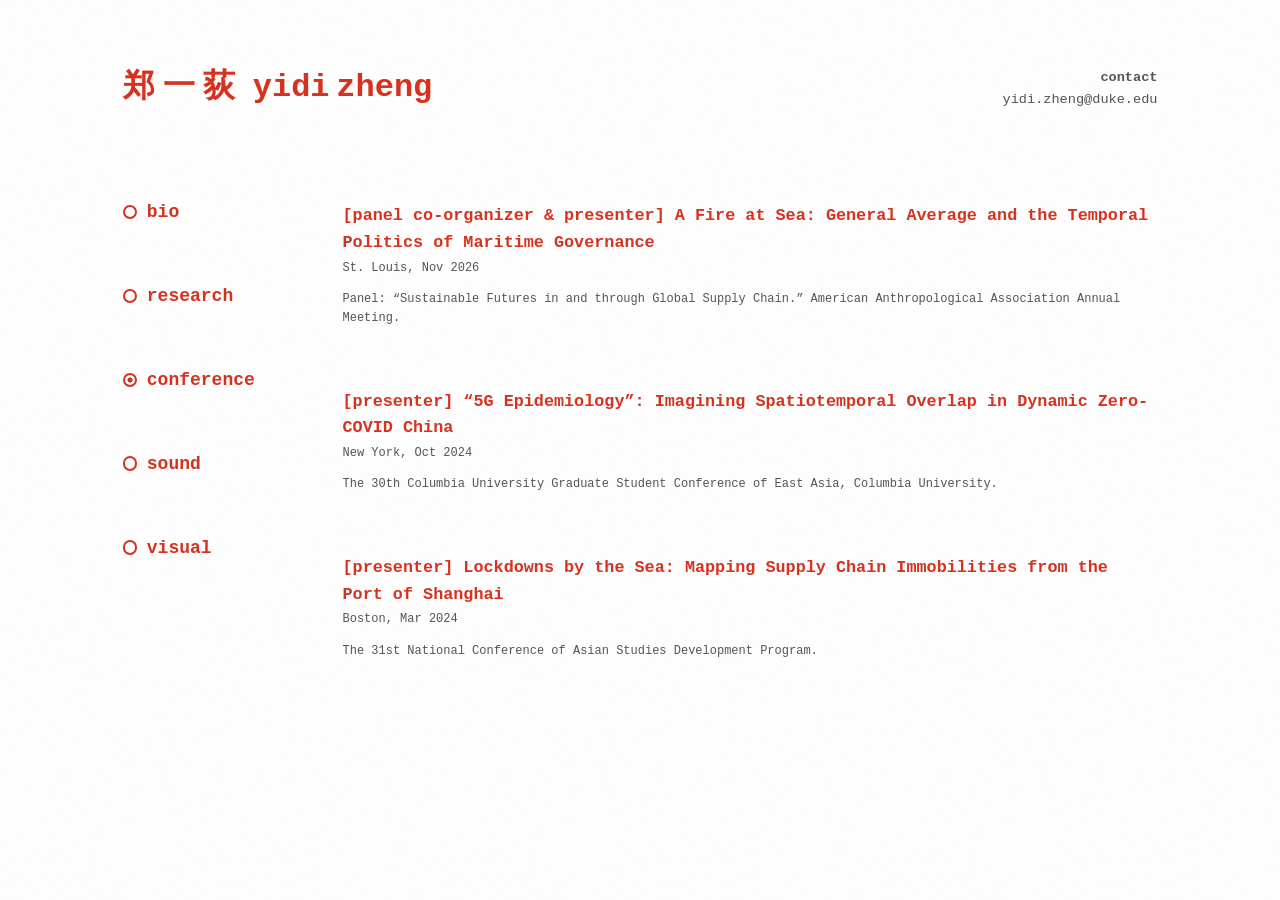
==== conference.html @ 8dac9e0b "Add files via upload" ====
<!DOCTYPE html>
<html lang="en">
<head>
    <meta charset="UTF-8">
    <meta name="viewport" content="width=device-width, initial-scale=1.0">
    <title>Conference · Yidi Zheng 郑一荻</title>
    <meta name="description" content="Conference presentations by Yidi Zheng (郑一荻), including the American Anthropological Association Annual Meeting.">
    <link rel="canonical" href="https://yidizheng.info/conference.html">
    <meta property="og:title" content="Conference · Yidi Zheng 郑一荻">
    <meta property="og:description" content="Conference presentations by Yidi Zheng (郑一荻), including the American Anthropological Association Annual Meeting.">
    <meta property="og:url" content="https://yidizheng.info/conference.html">
    <meta property="og:image" content="https://yidizheng.info/yidi.jpg">
    <meta property="og:type" content="website">
    <link rel="stylesheet" href="film.css">
    <style>
        body {
            background-color: transparent;
            color: #555;
            font-family: "SFMono-Regular", Consolas, "Liberation Mono", Menlo, Courier, monospace;
            margin: 0;
            padding: 60px 20px;
            line-height: 1.6;
            display: flex;
            justify-content: center;
        }
        .container { max-width: 900px; width: 100%; box-sizing: border-box; }
        header { margin-bottom: 80px; }
        h1 { margin: 0 0 10px 0; }  /* size, font, colour: see film.css */
        h1 a { color: inherit; text-decoration: none; }

        .project { margin-bottom: 60px; }
        .project-info { display: flex; flex-direction: column; align-items: flex-start; margin-bottom: 12px; }
        .project-title { font-size: 1.05rem; color: #D8321F; font-weight: bold; }
        .project-meta { font-size: 0.75rem; font-weight: bold; color: #555; margin-top: 2px; }

        .article-section { margin-top: 5px; }
        .article-description-wrapper { font-size: 0.75rem; }
        .article-description-wrapper p { font-size: 0.75rem; margin: 0 0 10px 0; color: #555; }


        @media (max-width: 600px) {
            body { padding: 40px 15px; }
            header { margin-bottom: 60px; }
        }
    </style>
</head>
<body>

<div class="container site">
    <header>
        <h1><span class="name-zh" lang="zh-Hans">郑一荻</span><a href="index.html">Yidi Zheng</a></h1>
        <div class="contact"><span class="contact-label">contact</span> <a href="mailto:yidi.zheng@duke.edu">yidi.zheng@duke.edu</a></div>
    </header>

    <div class="layout">
            <nav class="side-nav" aria-label="Sections">
                <a href="index.html"><span class="radio" aria-hidden="true"></span>Bio</a>
                <a href="research.html"><span class="radio" aria-hidden="true"></span>Research</a>
                <a href="conference.html" class="current" aria-current="page"><span class="radio" aria-hidden="true"></span>Conference</a>
                <a href="sound.html"><span class="radio" aria-hidden="true"></span>Sound</a>
                <a href="visual.html"><span class="radio" aria-hidden="true"></span>Visual</a>
            </nav>

    <main>

        <section class="project" id="aaa-2026">
            <div class="project-info">
                <span class="project-title">[panel co-organizer &amp; presenter] A Fire at Sea: General Average and the Temporal Politics of Maritime Governance</span>
                <span class="project-meta">St. Louis, Nov 2026</span>
            </div>
            <div class="article-section">
                <div class="article-description-wrapper">
                    <p>Panel: “Sustainable Futures in and through Global Supply Chain.” American Anthropological Association Annual Meeting.</p>
                </div>
            </div>
        </section>

        <section class="project" id="columbia-2024">
            <div class="project-info">
                <span class="project-title">[presenter] “5G Epidemiology”: Imagining Spatiotemporal Overlap in Dynamic Zero-COVID China</span>
                <span class="project-meta">New York, Oct 2024</span>
            </div>
            <div class="article-section">
                <div class="article-description-wrapper">
                    <p>The 30th Columbia University Graduate Student Conference of East Asia, Columbia University.</p>
                </div>
            </div>
        </section>

        <section class="project" id="asdp-2024">
            <div class="project-info">
                <span class="project-title">[presenter] Lockdowns by the Sea: Mapping Supply Chain Immobilities from the Port of Shanghai</span>
                <span class="project-meta">Boston, Mar 2024</span>
            </div>
            <div class="article-section">
                <div class="article-description-wrapper">
                    <p>The 31st National Conference of Asian Studies Development Program.</p>
                </div>
            </div>
        </section>
    </main>
    </div>
</div>

</body>
</html>
---- film.css ----
/* ==========================================================
   FILM BACKGROUND — shared by all pages
   - flat white background
   - animated film grain over everything, like the photo
   ========================================================== */

html {
    background-color: #fff;
}

body {
    background-color: transparent !important;
    position: relative;
}

/* Film grain */
body::after {
    content: "";
    position: fixed;
    inset: -100px;
    z-index: 1000;
    pointer-events: none;
    background-image: url("data:image/svg+xml;utf8,<svg xmlns='http://www.w3.org/2000/svg' width='220' height='220'><filter id='n'><feTurbulence type='fractalNoise' baseFrequency='0.85' numOctaves='3' stitchTiles='stitch'/><feColorMatrix type='saturate' values='0'/></filter><rect width='100%' height='100%' filter='url(%23n)'/></svg>");
    background-size: 220px 220px;
    opacity: 0.06;
    mix-blend-mode: multiply;
    animation: film-grain 0.9s steps(6) infinite;
}

@keyframes film-grain {
    0%   { transform: translate(0, 0); }
    17%  { transform: translate(-40px, 25px); }
    33%  { transform: translate(30px, -45px); }
    50%  { transform: translate(-25px, -15px); }
    67%  { transform: translate(45px, 35px); }
    83%  { transform: translate(-50px, 10px); }
    100% { transform: translate(0, 0); }
}

/* Respect users who turn off motion */
@media (prefers-reduced-motion: reduce) {
    body::after { animation: none; }
}

/* Chinese name to the left of "yidi zheng" — same red and size,
   in a bold Chinese sans-serif that matches the monospace weight */
.name-zh {
    font-family: "PingFang SC", "Hiragino Sans GB", "Microsoft YaHei", "Noto Sans SC", "Noto Sans CJK SC", "Source Han Sans SC", sans-serif;
    font-weight: 700;
    /* spacing rule for the name (measured on screen, ~10px at 32px type):
       郑 · 一 · 荻 gaps  =  "yidi" · "zheng" gap  =  1 unit
       gap between 郑一荻 and yidi zheng       =  2 units */
    letter-spacing: 0.25em;     /* opens 郑 一 荻 to ~10px apart */
    margin-right: 0.32em;       /* ~20px between the Chinese and English names */
}

/* The name "Yidi Zheng 郑一荻" — identical on every page */
h1 {
    font-family: "SFMono-Regular", Consolas, "Liberation Mono", Menlo, Courier, monospace;
    font-size: 2rem;
    font-weight: bold;
    color: #D8321F;
    white-space: nowrap;
    text-transform: lowercase;   /* yidi zheng */
    word-spacing: -0.39em;       /* ~10px between "yidi" and "zheng" */
}

/* Contact line under the name — grey, same size as body text */
.contact {
    font-family: "SFMono-Regular", Consolas, "Liberation Mono", Menlo, Courier, monospace;
    font-size: 0.85rem;
    color: #555;
    margin: 0;
    white-space: nowrap;
}
.contact-label {
    font-weight: bold;           /* "contact" in bold, lowercase */
}
.contact a {
    display: block;          /* email on its own line under CONTACT */
    color: inherit;
    text-decoration: none;
}
.contact a:hover {
    color: #D8321F;
    text-decoration: underline;
    text-underline-offset: 3px;
}

/* ==========================================================
   SIDE MENU — Bio / Research / Conference / Sound / Visual
   Same on every page, stays in view while scrolling.
   Each entry has a small red radio button on its right;
   the current page's button is filled with a dot.
   ========================================================== */
.container.site {
    /* menu 150 + gap 70 + content 815 (Bio photo 265 + gap 90 + bio 460),
       so the right edge of every page lines up with the bio's right edge */
    max-width: 1035px;
}

/* Same page margins and header spacing on every page,
   so the name, 郑一荻 and CONTACT never move between pages */
html body {
    padding: 60px 20px;
    align-items: flex-start;
}
.site > header {
    margin-bottom: 80px;
}

/* Header: name on the left, contact on the right (top-aligned) */
.site > header {
    display: grid;
    grid-template-columns: 1fr auto;
    align-items: start;
    column-gap: 30px;
}
.site > header h1 { grid-column: 1; grid-row: 1; }
.site > header .contact {
    grid-column: 2; grid-row: 1; text-align: right;
    /* nudge so the top of "contact" lines up with the top of 郑一荻 yidi zheng */
    margin-top: 7px;
}

.layout {
    display: grid;
    grid-template-columns: 150px minmax(0, 1fr);
    column-gap: 70px;
    align-items: start;
}

.side-nav {
    position: sticky;
    top: 40px;
    display: flex;
    flex-direction: column;
    align-items: flex-start;
    justify-content: space-between;
    /* same height as the Bio photo (265px wide, 3:4) so the first entry
       lines up with its top edge and the last with its bottom edge */
    height: calc(265px * 4 / 3);
}

.side-nav a {
    display: inline-flex;
    align-items: center;
    font-family: "SFMono-Regular", Consolas, "Liberation Mono", Menlo, Courier, monospace;
    font-size: 1.125rem;
    font-weight: bold;
    color: #D8321F;
    text-decoration: none;
    line-height: 1;
    text-transform: lowercase;   /* bio / research / conference / sound / visual */
}

.side-nav .radio {
    width: 0.8em;
    height: 0.8em;
    margin-right: 0.55em;
    border: 2px solid #D8321F;
    border-radius: 50%;
    box-sizing: border-box;
    flex-shrink: 0;
    background: transparent;
    transition: background 0.15s ease;
}

/* hover: a faint dot appears */
.side-nav a:hover .radio {
    background: radial-gradient(circle, rgba(216, 50, 31, 0.35) 0 34%, transparent 38%);
}

/* current page: solid dot inside the ring */
.side-nav a.current .radio {
    background: radial-gradient(circle, #D8321F 0 34%, transparent 38%);
}

/* phones: menu becomes one row under the name */
@media (max-width: 760px) {
    html body {
        padding: 40px 15px;
    }
    .site > header {
        margin-bottom: 40px;
    }
    .site > header {
        grid-template-columns: 1fr;
    }
    .site > header .contact {
        grid-column: 1;
        grid-row: 2;
        text-align: left;
        margin-top: 0;
        margin-bottom: 8px;
    }
    .layout {
        display: block;
    }
    .side-nav {
        position: sticky;
        top: 0;
        z-index: 10;
        flex-direction: row;
        flex-wrap: nowrap;
        justify-content: space-between;
        align-items: center;
        height: auto;
        gap: 4px 0;
        padding: 10px 0;
        margin-bottom: 40px;
        background: #fff;
    }
    .side-nav a {
        font-size: 0.78rem;
    }
    .side-nav .radio {
        margin-right: 0.35em;
        border-width: 1.5px;
    }
}

/* Project titles that are links (to the mix, article, etc.) */
a.project-title,
.project-title a {
    color: #D8321F;
    text-decoration: none;
}
a.project-title:hover,
.project-title a:hover {
    text-decoration: underline;
    text-underline-offset: 4px;
}

/* "tracklist" label in lowercase */
.tracklist-header {
    text-transform: lowercase;
}

/* Dates and locations: normal capitalization, regular weight (not bold) */
.project-info .project-meta {
    text-transform: none;
    font-weight: normal;
}

/* Mix buttons: just a large red ▶ (■ while playing), no text */
.audio-control-btn .text {
    display: none;
}
.audio-control-btn .icon {
    width: auto !important;
    margin-right: 0 !important;
    font-size: 1.9rem !important;
    line-height: 1;
}
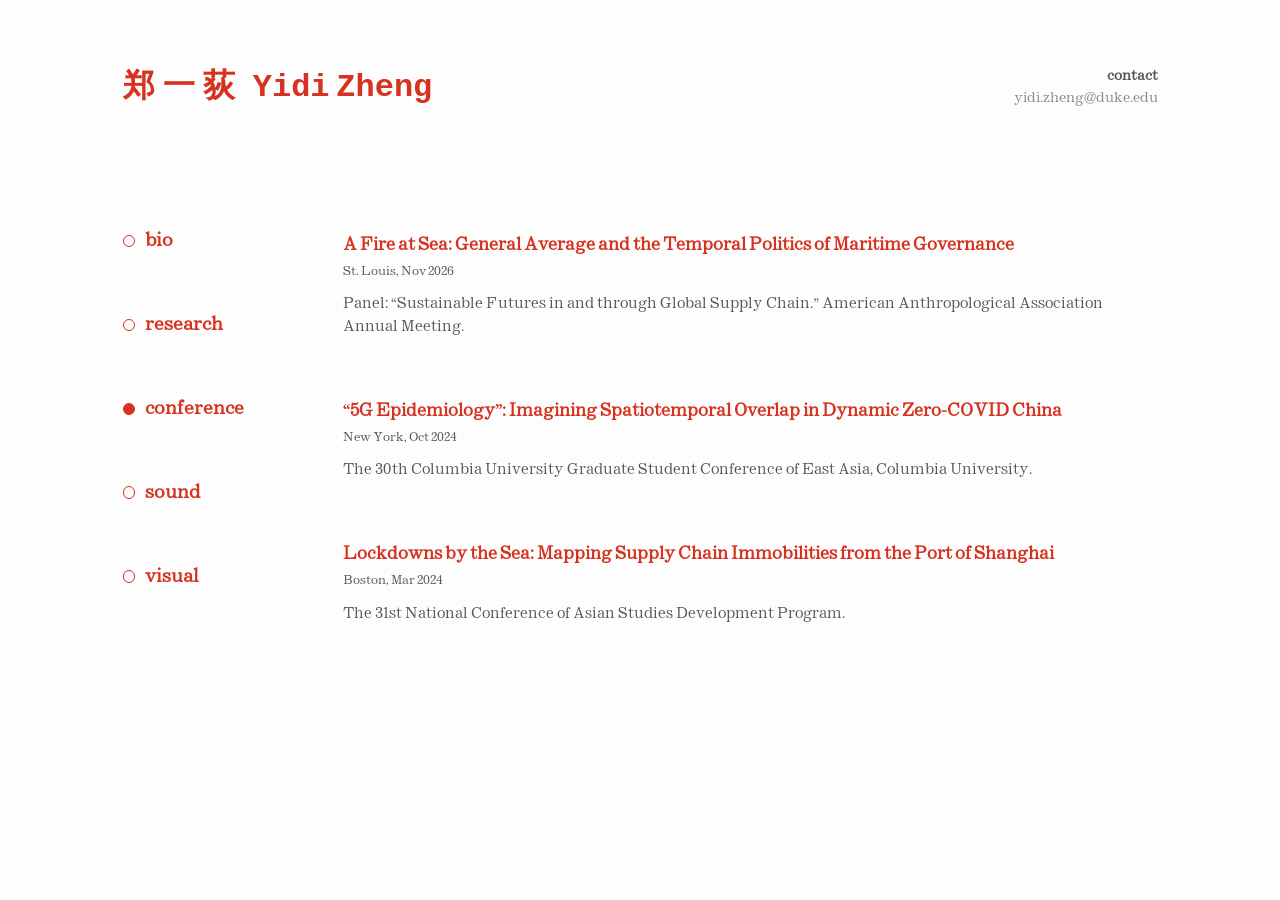
==== commit 222c48d4: "Add files via upload" ====
--- a/conference.html
+++ b/conference.html
@@ -11,12 +11,15 @@
     <meta property="og:url" content="https://yidizheng.info/conference.html">
     <meta property="og:image" content="https://yidizheng.info/yidi.jpg">
     <meta property="og:type" content="website">
+    <link rel="preconnect" href="https://fonts.googleapis.com">
+    <link rel="preconnect" href="https://fonts.gstatic.com" crossorigin>
+    <link rel="stylesheet" href="https://fonts.googleapis.com/css2?family=EB+Garamond:ital,wght@0,400;0,500;0,600;0,700;1,400;1,700&display=swap">
     <link rel="stylesheet" href="film.css">
     <style>
         body {
             background-color: transparent;
             color: #555;
-            font-family: "SFMono-Regular", Consolas, "Liberation Mono", Menlo, Courier, monospace;
+            font-family: "Paragon", "EB Garamond", Garamond, "Times New Roman", serif;
             margin: 0;
             padding: 60px 20px;
             line-height: 1.6;
@@ -65,7 +68,7 @@
 
         <section class="project" id="aaa-2026">
             <div class="project-info">
-                <span class="project-title">[panel co-organizer &amp; presenter] A Fire at Sea: General Average and the Temporal Politics of Maritime Governance</span>
+                <span class="project-title">A Fire at Sea: General Average and the Temporal Politics of Maritime Governance</span>
                 <span class="project-meta">St. Louis, Nov 2026</span>
             </div>
             <div class="article-section">
@@ -77,7 +80,7 @@
 
         <section class="project" id="columbia-2024">
             <div class="project-info">
-                <span class="project-title">[presenter] “5G Epidemiology”: Imagining Spatiotemporal Overlap in Dynamic Zero-COVID China</span>
+                <span class="project-title">“5G Epidemiology”: Imagining Spatiotemporal Overlap in Dynamic Zero-COVID China</span>
                 <span class="project-meta">New York, Oct 2024</span>
             </div>
             <div class="article-section">
@@ -89,7 +92,7 @@
 
         <section class="project" id="asdp-2024">
             <div class="project-info">
-                <span class="project-title">[presenter] Lockdowns by the Sea: Mapping Supply Chain Immobilities from the Port of Shanghai</span>
+                <span class="project-title">Lockdowns by the Sea: Mapping Supply Chain Immobilities from the Port of Shanghai</span>
                 <span class="project-meta">Boston, Mar 2024</span>
             </div>
             <div class="article-section">
--- a/film.css
+++ b/film.css
@@ -3,6 +3,23 @@
    - flat white background
    - animated film grain over everything, like the photo
    ========================================================== */
+
+/* Paragon — the site's typeface (self-hosted in /fonts).
+   Characters Paragon lacks (e.g. š, ł, –) fall back to EB Garamond. */
+@font-face {
+    font-family: "Paragon";
+    src: url("fonts/Paragon-Regular.otf") format("opentype");
+    font-weight: 400;
+    font-style: normal;
+    font-display: swap;
+}
+@font-face {
+    font-family: "Paragon";
+    src: url("fonts/Paragon-Italic.otf") format("opentype");
+    font-weight: 400;
+    font-style: italic;
+    font-display: swap;
+}
 
 html {
     background-color: #fff;
@@ -47,7 +64,7 @@
 .name-zh {
     font-family: "PingFang SC", "Hiragino Sans GB", "Microsoft YaHei", "Noto Sans SC", "Noto Sans CJK SC", "Source Han Sans SC", sans-serif;
     font-weight: 700;
-    /* spacing rule for the name (measured on screen, ~10px at 32px type):
+    /* spacing rule for the name:
        郑 · 一 · 荻 gaps  =  "yidi" · "zheng" gap  =  1 unit
        gap between 郑一荻 and yidi zheng       =  2 units */
     letter-spacing: 0.25em;     /* opens 郑 一 荻 to ~10px apart */
@@ -56,18 +73,19 @@
 
 /* The name "Yidi Zheng 郑一荻" — identical on every page */
 h1 {
+    /* the name keeps its original fonts; the rest of the site is in Paragon */
     font-family: "SFMono-Regular", Consolas, "Liberation Mono", Menlo, Courier, monospace;
     font-size: 2rem;
     font-weight: bold;
     color: #D8321F;
     white-space: nowrap;
-    text-transform: lowercase;   /* yidi zheng */
+    text-transform: none;        /* "Yidi Zheng" exactly as written */
     word-spacing: -0.39em;       /* ~10px between "yidi" and "zheng" */
 }
 
 /* Contact line under the name — grey, same size as body text */
 .contact {
-    font-family: "SFMono-Regular", Consolas, "Liberation Mono", Menlo, Courier, monospace;
+    font-family: "Paragon", "EB Garamond", Garamond, "Times New Roman", serif;
     font-size: 0.85rem;
     color: #555;
     margin: 0;
@@ -78,7 +96,7 @@
 }
 .contact a {
     display: block;          /* email on its own line under CONTACT */
-    color: inherit;
+    color: #888;             /* same lighter grey as the tracklists */
     text-decoration: none;
 }
 .contact a:hover {
@@ -106,7 +124,7 @@
     align-items: flex-start;
 }
 .site > header {
-    margin-bottom: 80px;
+    margin-bottom: 110px;   /* space between the name and the menu/content */
 }
 
 /* Header: name on the left, contact on the right (top-aligned) */
@@ -120,7 +138,7 @@
 .site > header .contact {
     grid-column: 2; grid-row: 1; text-align: right;
     /* nudge so the top of "contact" lines up with the top of 郑一荻 yidi zheng */
-    margin-top: 7px;
+    margin-top: 6px;
 }
 
 .layout {
@@ -145,7 +163,7 @@
 .side-nav a {
     display: inline-flex;
     align-items: center;
-    font-family: "SFMono-Regular", Consolas, "Liberation Mono", Menlo, Courier, monospace;
+    font-family: "Paragon", "EB Garamond", Garamond, "Times New Roman", serif;
     font-size: 1.125rem;
     font-weight: bold;
     color: #D8321F;
@@ -155,25 +173,27 @@
 }
 
 .side-nav .radio {
-    width: 0.8em;
-    height: 0.8em;
+    width: 0.7em;                /* 12.6px */
+    height: 0.7em;
     margin-right: 0.55em;
-    border: 2px solid #D8321F;
-    border-radius: 50%;
+    border: 1.5px solid #D8321F;
+    border-radius: 50%;          /* round */
     box-sizing: border-box;
     flex-shrink: 0;
     background: transparent;
     transition: background 0.15s ease;
-}
-
-/* hover: a faint dot appears */
+    position: relative;
+    top: -1px;                   /* optically centred on the lowercase letters */
+}
+
+/* hover: the whole button fills in pale red */
 .side-nav a:hover .radio {
-    background: radial-gradient(circle, rgba(216, 50, 31, 0.35) 0 34%, transparent 38%);
-}
-
-/* current page: solid dot inside the ring */
+    background: rgba(216, 50, 31, 0.35);
+}
+
+/* current page: the whole button is solid red */
 .side-nav a.current .radio {
-    background: radial-gradient(circle, #D8321F 0 34%, transparent 38%);
+    background: #D8321F;
 }
 
 /* phones: menu becomes one row under the name */
@@ -216,7 +236,7 @@
     }
     .side-nav .radio {
         margin-right: 0.35em;
-        border-width: 1.5px;
+        border-width: 1.2px;
     }
 }
 
@@ -243,13 +263,35 @@
     font-weight: normal;
 }
 
-/* Mix buttons: just a large red ▶ (■ while playing), no text */
+/* Mix buttons: a red play triangle with rounded corners, no text (14.4px tall,
+   slightly bigger than the 12.6px menu buttons). Like them: hover fills it in pale red,
+   and while the mix is playing the whole triangle is solid red. */
 .audio-control-btn .text {
     display: none;
 }
 .audio-control-btn .icon {
-    width: auto !important;
+    display: inline-block;
+    width: 16px !important;      /* triangle is 14.4px tall */
+    height: 16px;
     margin-right: 0 !important;
-    font-size: 1.9rem !important;
-    line-height: 1;
-}
+    font-size: 0 !important;     /* hide the ▶ / ■ characters; the shape is drawn below */
+    color: transparent;
+    background: url("data:image/svg+xml;utf8,<svg xmlns='http://www.w3.org/2000/svg' viewBox='0 0 16 16'><path d='M2.91 1.55 L14.29 8.00 L2.91 14.45 Z' fill='none' stroke='%23D8321F' stroke-width='1.5' stroke-linejoin='round'/></svg>") center / contain no-repeat;
+}
+.audio-control-btn:hover .icon {
+    background-image: url("data:image/svg+xml;utf8,<svg xmlns='http://www.w3.org/2000/svg' viewBox='0 0 16 16'><path d='M2.91 1.55 L14.29 8.00 L2.91 14.45 Z' fill='%23D8321F' fill-opacity='0.35' stroke='%23D8321F' stroke-width='1.5' stroke-linejoin='round'/></svg>");
+}
+.audio-control-btn.is-playing .icon {
+    background-image: url("data:image/svg+xml;utf8,<svg xmlns='http://www.w3.org/2000/svg' viewBox='0 0 16 16'><path d='M2.91 1.55 L14.29 8.00 L2.91 14.45 Z' fill='%23D8321F' fill-opacity='1' stroke='%23D8321F' stroke-width='1.5' stroke-linejoin='round'/></svg>");
+}
+
+/* Description text under each entry (research, conference, visual)
+   matches the bio on the front page: 0.9rem Paragon, grey, same line spacing */
+.project .article-description-wrapper,
+.project .article-description-wrapper p,
+.project .description,
+.project .description p {
+    font-size: 0.9rem;
+    color: #555;
+    line-height: 1.6;
+}
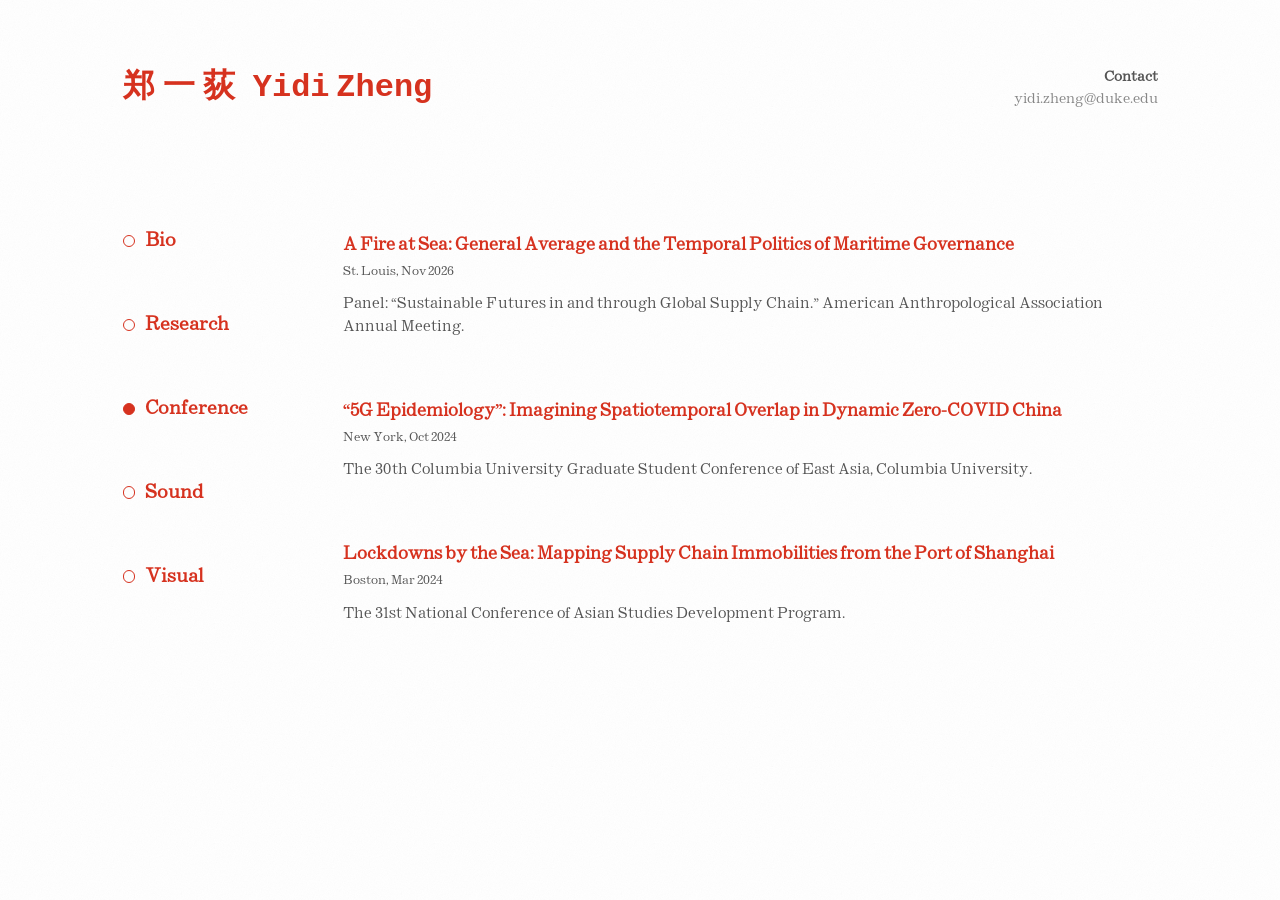
==== commit cf09182e: "Add files via upload" ====
--- a/conference.html
+++ b/conference.html
@@ -52,7 +52,7 @@
 <div class="container site">
     <header>
         <h1><span class="name-zh" lang="zh-Hans">郑一荻</span><a href="index.html">Yidi Zheng</a></h1>
-        <div class="contact"><span class="contact-label">contact</span> <a href="mailto:yidi.zheng@duke.edu">yidi.zheng@duke.edu</a></div>
+        <div class="contact"><span class="contact-label">Contact</span> <a href="mailto:yidi.zheng@duke.edu">yidi.zheng@duke.edu</a></div>
     </header>
 
     <div class="layout">
--- a/film.css
+++ b/film.css
@@ -137,8 +137,8 @@
 .site > header h1 { grid-column: 1; grid-row: 1; }
 .site > header .contact {
     grid-column: 2; grid-row: 1; text-align: right;
-    /* nudge so the top of "contact" lines up with the top of 郑一荻 yidi zheng */
-    margin-top: 6px;
+    /* nudge so the top of "Contact" lines up with the top of 郑一荻 yidi zheng */
+    margin-top: 7px;
 }
 
 .layout {
@@ -169,7 +169,7 @@
     color: #D8321F;
     text-decoration: none;
     line-height: 1;
-    text-transform: lowercase;   /* bio / research / conference / sound / visual */
+    text-transform: none;        /* Bio / Research / Conference / Sound / Visual */
 }
 
 .side-nav .radio {
@@ -252,9 +252,9 @@
     text-underline-offset: 4px;
 }
 
-/* "tracklist" label in lowercase */
+/* "Tracklist" label, normal capitalization */
 .tracklist-header {
-    text-transform: lowercase;
+    text-transform: none;
 }
 
 /* Dates and locations: normal capitalization, regular weight (not bold) */
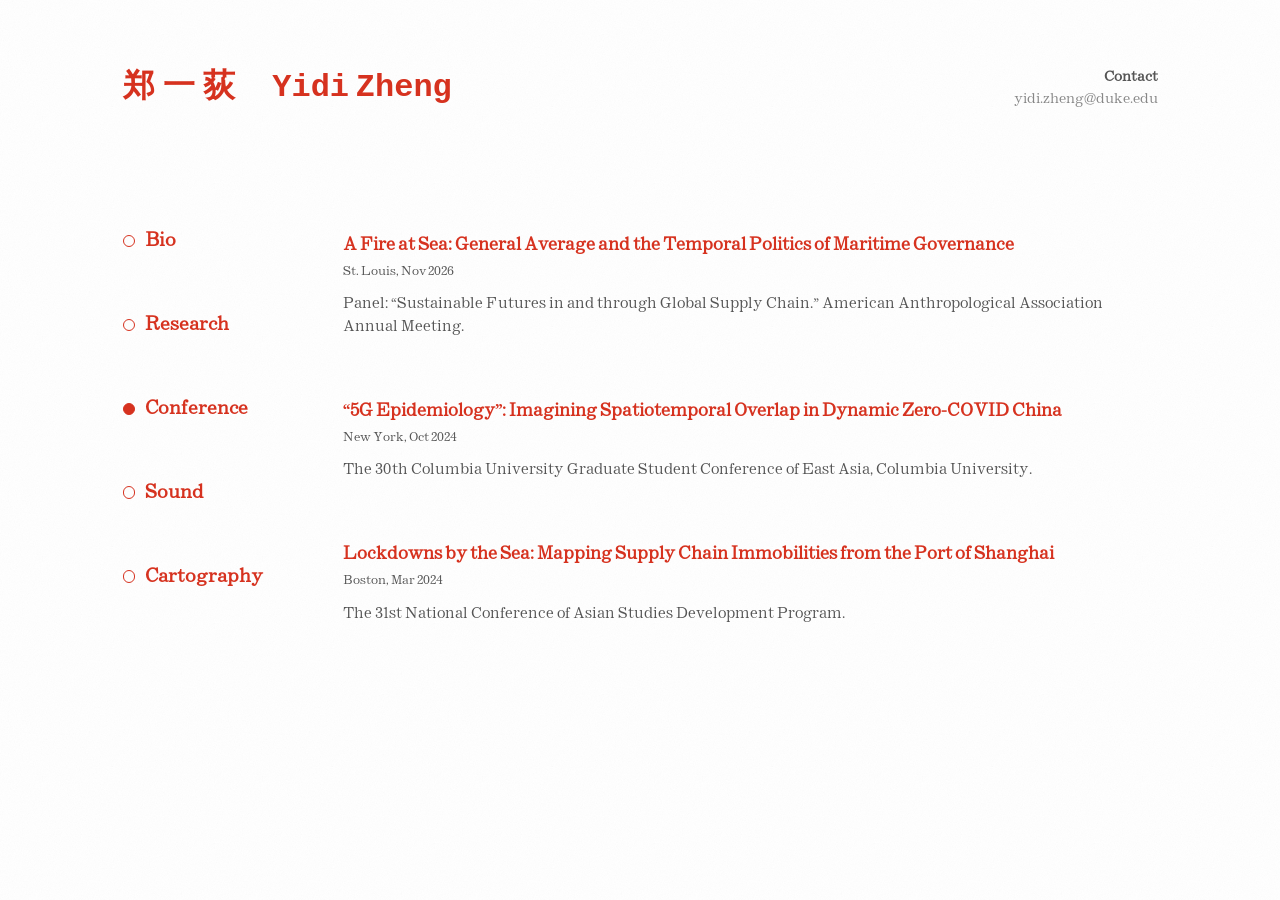
==== commit 7b53a9d7: "Add files via upload" ====
--- a/conference.html
+++ b/conference.html
@@ -61,7 +61,7 @@
                 <a href="research.html"><span class="radio" aria-hidden="true"></span>Research</a>
                 <a href="conference.html" class="current" aria-current="page"><span class="radio" aria-hidden="true"></span>Conference</a>
                 <a href="sound.html"><span class="radio" aria-hidden="true"></span>Sound</a>
-                <a href="visual.html"><span class="radio" aria-hidden="true"></span>Visual</a>
+                <a href="visual.html"><span class="radio" aria-hidden="true"></span>Cartography</a>
             </nav>
 
     <main>
--- a/film.css
+++ b/film.css
@@ -66,9 +66,9 @@
     font-weight: 700;
     /* spacing rule for the name:
        郑 · 一 · 荻 gaps  =  "yidi" · "zheng" gap  =  1 unit
-       gap between 郑一荻 and yidi zheng       =  2 units */
+       gap between 郑一荻 and Yidi Zheng       =  4 units */
     letter-spacing: 0.25em;     /* opens 郑 一 荻 to ~10px apart */
-    margin-right: 0.32em;       /* ~20px between the Chinese and English names */
+    margin-right: 0.93em;       /* ~39px between the Chinese and English names */
 }
 
 /* The name "Yidi Zheng 郑一荻" — identical on every page */
@@ -207,6 +207,10 @@
     .site > header {
         grid-template-columns: 1fr;
     }
+    /* name shrinks a little on the narrowest phones so it stays on one line */
+    .site > header h1 {
+        font-size: min(2rem, 8vw);
+    }
     .site > header .contact {
         grid-column: 1;
         grid-row: 2;
@@ -222,11 +226,12 @@
         top: 0;
         z-index: 10;
         flex-direction: row;
-        flex-wrap: nowrap;
-        justify-content: space-between;
+        flex-wrap: wrap;             /* wraps onto a second row on narrow phones */
+        justify-content: flex-start;
         align-items: center;
+        column-gap: 18px;
+        row-gap: 10px;
         height: auto;
-        gap: 4px 0;
         padding: 10px 0;
         margin-bottom: 40px;
         background: #fff;
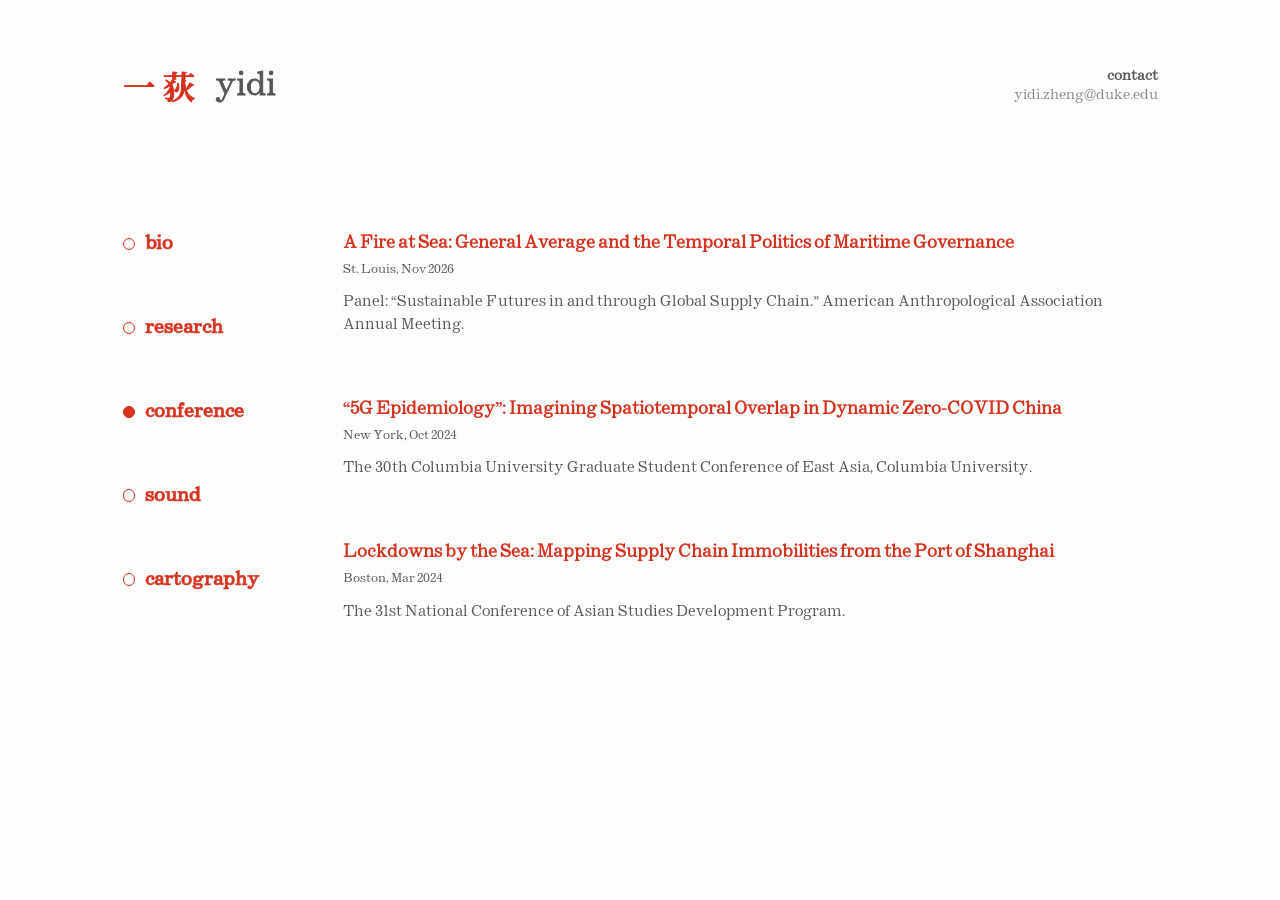
==== commit 5ef7df5e: "Add files via upload" ====
--- a/conference.html
+++ b/conference.html
@@ -14,6 +14,7 @@
     <link rel="preconnect" href="https://fonts.googleapis.com">
     <link rel="preconnect" href="https://fonts.gstatic.com" crossorigin>
     <link rel="stylesheet" href="https://fonts.googleapis.com/css2?family=EB+Garamond:ital,wght@0,400;0,500;0,600;0,700;1,400;1,700&display=swap">
+    <link rel="stylesheet" href="https://fonts.googleapis.com/css2?family=Noto+Serif+SC:wght@600&text=%E4%B8%80%E8%8D%BB%E6%8D%89%E8%99%AB%E6%97%B6%E7%A9%BA%E4%BA%A4%E9%9B%86&display=swap">
     <link rel="stylesheet" href="film.css">
     <style>
         body {
@@ -45,14 +46,17 @@
             body { padding: 40px 15px; }
             header { margin-bottom: 60px; }
         }
+        /* first line of text lines up with the top of "bio" in the menu */
+        .layout > main { margin-top: -5px; }
+        @media (max-width: 760px) { .layout > main { margin-top: 0; } }
     </style>
 </head>
 <body>
 
 <div class="container site">
     <header>
-        <h1><span class="name-zh" lang="zh-Hans">郑一荻</span><a href="index.html">Yidi Zheng</a></h1>
-        <div class="contact"><span class="contact-label">Contact</span> <a href="mailto:yidi.zheng@duke.edu">yidi.zheng@duke.edu</a></div>
+        <h1><span class="name-zh" lang="zh-Hans">一荻</span><a href="index.html">Yidi</a></h1>
+        <div class="contact"><span class="contact-label">contact</span> <a href="mailto:yidi.zheng@duke.edu">yidi.zheng@duke.edu</a></div>
     </header>
 
     <div class="layout">
@@ -105,5 +109,7 @@
     </div>
 </div>
 
+<script src="https://w.soundcloud.com/player/api.js"></script>
+<script src="autoplay.js"></script>
 </body>
 </html>
--- a/film.css
+++ b/film.css
@@ -62,13 +62,19 @@
 /* Chinese name to the left of "yidi zheng" — same red and size,
    in a bold Chinese sans-serif that matches the monospace weight */
 .name-zh {
-    font-family: "PingFang SC", "Hiragino Sans GB", "Microsoft YaHei", "Noto Sans SC", "Noto Sans CJK SC", "Source Han Sans SC", sans-serif;
-    font-weight: 700;
+    /* Hiragino Mincho W6 (built into Macs/iPhones). Characters it lacks, like the
+       simplified 郑, are filled in by Noto Serif SC (思源宋体, a 明朝 in the same spirit),
+       which also covers all three characters on Windows/Android. */
+    font-family: "Hiragino Mincho ProN", "Hiragino Mincho Pro", "ヒラギノ明朝 ProN", "Noto Serif SC", "Songti SC", "STSong", "Source Han Serif SC", "SimSun", serif;
+    font-weight: 600;
     /* spacing rule for the name:
        郑 · 一 · 荻 gaps  =  "yidi" · "zheng" gap  =  1 unit
-       gap between 郑一荻 and Yidi Zheng       =  4 units */
-    letter-spacing: 0.25em;     /* opens 郑 一 荻 to ~10px apart */
-    margin-right: 0.93em;       /* ~39px between the Chinese and English names */
+       gap between 一荻 and yidi              =  2 units */
+    letter-spacing: 0.28em;     /* opens 郑 一 荻 to ~9.5px apart */
+    margin-right: 0.34em;       /* ~20px between 一荻 and yidi */
+    /* extra weight so 一荻 reads clearly bold */
+    -webkit-text-stroke: 0.03em currentColor;
+    paint-order: stroke fill;
 }
 
 /* The name "Yidi Zheng 郑一荻" — identical on every page */
@@ -79,8 +85,21 @@
     font-weight: bold;
     color: #D8321F;
     white-space: nowrap;
-    text-transform: none;        /* "Yidi Zheng" exactly as written */
-    word-spacing: -0.39em;       /* ~10px between "yidi" and "zheng" */
+    text-transform: lowercase;   /* yidi zheng */
+}
+/* "Yidi Zheng": Paragon, regular weight thickened slightly with a thin outline */
+h1 a {
+    font-weight: normal;
+}
+.site > header h1 a {
+    position: relative;
+    top: -4px;                   /* centres "yidi" on 一荻 */
+    font-family: "Paragon", "EB Garamond", Garamond, "Times New Roman", serif;   /* same as the rest of the English text */
+    color: #555;                 /* "Yidi Zheng" in grey; 郑一荻 stays red */
+    font-weight: normal;
+    -webkit-text-stroke: 0.025em currentColor;
+    paint-order: stroke fill;
+    word-spacing: 0.08em;        /* ~9.5px between "yidi" and "zheng", matching the gaps in 郑 一 荻 */
 }
 
 /* Contact line under the name — grey, same size as body text */
@@ -137,7 +156,8 @@
 .site > header h1 { grid-column: 1; grid-row: 1; }
 .site > header .contact {
     grid-column: 2; grid-row: 1; text-align: right;
-    /* nudge so the top of "Contact" lines up with the top of 郑一荻 yidi zheng */
+    line-height: 1.4;            /* the two lines span the same height as the name */
+    /* nudge so the top of "contact" lines up with the top of 郑一荻 yidi zheng */
     margin-top: 7px;
 }
 
@@ -169,7 +189,10 @@
     color: #D8321F;
     text-decoration: none;
     line-height: 1;
-    text-transform: none;        /* Bio / Research / Conference / Sound / Visual */
+    text-transform: lowercase;   /* bio / research / conference / sound / cartography */
+    /* Paragon has no bold weight: a thin outline in the same red makes the menu bolder */
+    -webkit-text-stroke: 0.025em currentColor;
+    paint-order: stroke fill;
 }
 
 .side-nav .radio {
@@ -257,9 +280,9 @@
     text-underline-offset: 4px;
 }
 
-/* "Tracklist" label, normal capitalization */
+/* "tracklist" label in lowercase */
 .tracklist-header {
-    text-transform: none;
+    text-transform: lowercase;
 }
 
 /* Dates and locations: normal capitalization, regular weight (not bold) */
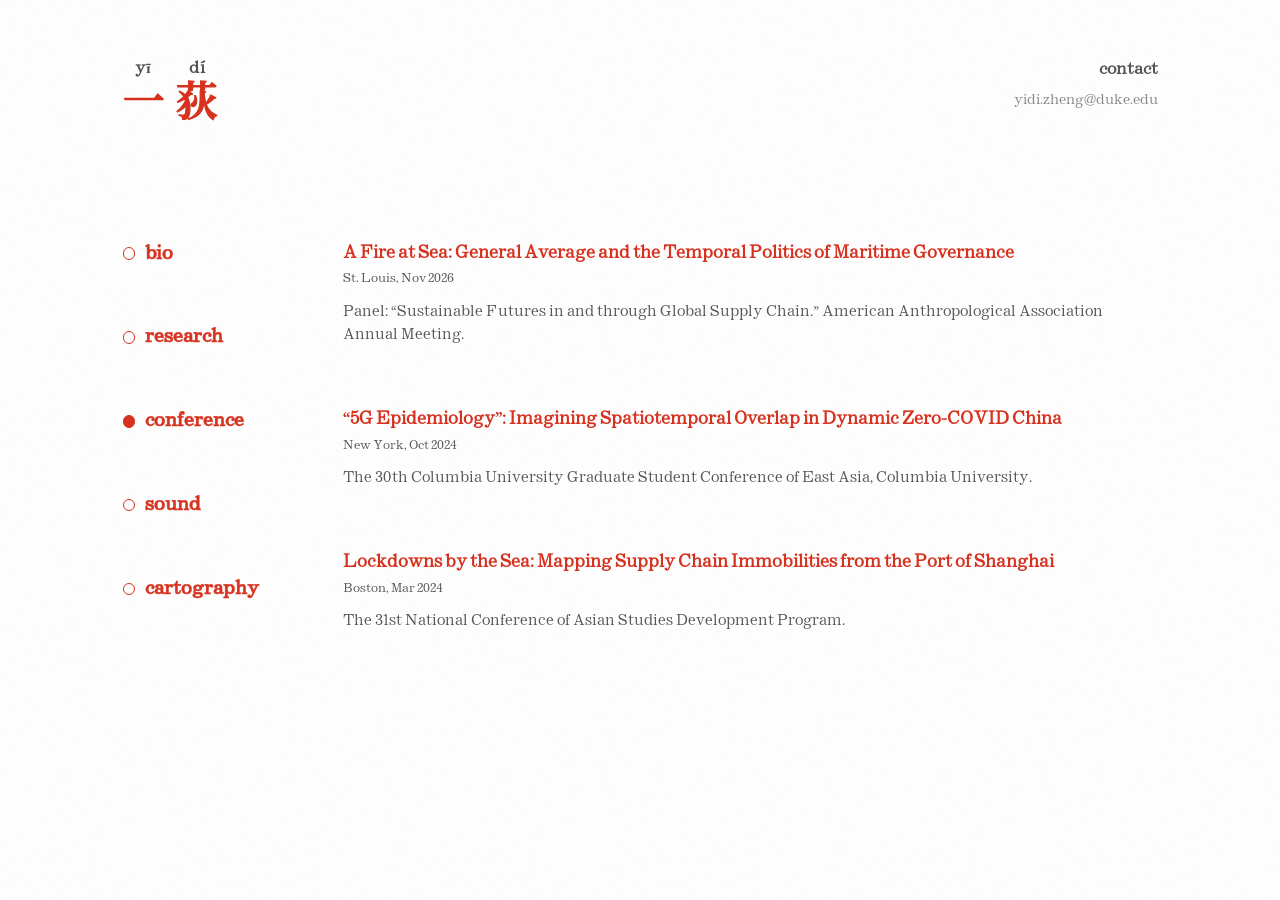
==== commit 934d5319: "Add files via upload" ====
--- a/conference.html
+++ b/conference.html
@@ -55,7 +55,7 @@
 
 <div class="container site">
     <header>
-        <h1><span class="name-zh" lang="zh-Hans">一荻</span><a href="index.html">Yidi</a></h1>
+        <h1><a href="index.html" class="name-link"><span class="name-zh" lang="zh-Hans"><ruby>一<rt>yī</rt></ruby><ruby>荻<rt>dí</rt></ruby></span></a></h1>
         <div class="contact"><span class="contact-label">contact</span> <a href="mailto:yidi.zheng@duke.edu">yidi.zheng@duke.edu</a></div>
     </header>
 
--- a/film.css
+++ b/film.css
@@ -61,45 +61,47 @@
 
 /* Chinese name to the left of "yidi zheng" — same red and size,
    in a bold Chinese sans-serif that matches the monospace weight */
+/* The name: 一荻 in red Hiragino Mincho, with "yi" "di" above each
+   character like pinyin, in small grey Paragon. Identical on every page. */
+h1 {
+    font-size: 2.6rem;           /* 一荻 */
+    font-weight: normal;
+    color: #D8321F;
+    white-space: nowrap;
+    line-height: 1;
+}
+.site > header h1 a.name-link {
+    color: inherit;
+    text-decoration: none;
+}
 .name-zh {
-    /* Hiragino Mincho W6 (built into Macs/iPhones). Characters it lacks, like the
-       simplified 郑, are filled in by Noto Serif SC (思源宋体, a 明朝 in the same spirit),
-       which also covers all three characters on Windows/Android. */
+    /* Hiragino Mincho W6 (built into Macs/iPhones); other devices get the
+       similar Noto Serif SC (思源宋体) */
     font-family: "Hiragino Mincho ProN", "Hiragino Mincho Pro", "ヒラギノ明朝 ProN", "Noto Serif SC", "Songti SC", "STSong", "Source Han Serif SC", "SimSun", serif;
     font-weight: 600;
-    /* spacing rule for the name:
-       郑 · 一 · 荻 gaps  =  "yidi" · "zheng" gap  =  1 unit
-       gap between 一荻 and yidi              =  2 units */
-    letter-spacing: 0.28em;     /* opens 郑 一 荻 to ~9.5px apart */
-    margin-right: 0.34em;       /* ~20px between 一荻 and yidi */
+    letter-spacing: 0;
     /* extra weight so 一荻 reads clearly bold */
     -webkit-text-stroke: 0.03em currentColor;
     paint-order: stroke fill;
 }
-
-/* The name "Yidi Zheng 郑一荻" — identical on every page */
-h1 {
-    /* the name keeps its original fonts; the rest of the site is in Paragon */
-    font-family: "SFMono-Regular", Consolas, "Liberation Mono", Menlo, Courier, monospace;
-    font-size: 2rem;
-    font-weight: bold;
-    color: #D8321F;
-    white-space: nowrap;
-    text-transform: lowercase;   /* yidi zheng */
-}
-/* "Yidi Zheng": Paragon, regular weight thickened slightly with a thin outline */
-h1 a {
-    font-weight: normal;
-}
-.site > header h1 a {
-    position: relative;
-    top: -4px;                   /* centres "yidi" on 一荻 */
-    font-family: "Paragon", "EB Garamond", Garamond, "Times New Roman", serif;   /* same as the rest of the English text */
-    color: #555;                 /* "Yidi Zheng" in grey; 郑一荻 stays red */
-    font-weight: normal;
-    -webkit-text-stroke: 0.025em currentColor;
-    paint-order: stroke fill;
-    word-spacing: 0.08em;        /* ~9.5px between "yidi" and "zheng", matching the gaps in 郑 一 荻 */
+.name-zh ruby {
+    ruby-position: over;
+    ruby-align: center;
+}
+.name-zh ruby + ruby {
+    margin-left: 0.28em;         /* space between 一 and 荻 */
+}
+/* the pinyin above each character */
+.name-zh rt {
+    font-family: "Paragon", "EB Garamond", Garamond, "Times New Roman", serif;
+    font-size: 1rem;             /* pinyin: same size as "contact" */
+    font-weight: bold;           /* bold, like "contact" */
+    color: #555;
+    letter-spacing: 0.02em;
+    text-transform: lowercase;
+    -webkit-text-stroke: 0;
+    line-height: 1.5;
+    padding-bottom: 2px;         /* a little air between pinyin and character */
 }
 
 /* Contact line under the name — grey, same size as body text */
@@ -111,10 +113,13 @@
     white-space: nowrap;
 }
 .contact-label {
+    display: block;
+    font-size: 1rem;             /* same size as the pinyin, on the same baseline */
     font-weight: bold;           /* "contact" in bold, lowercase */
 }
 .contact a {
-    display: block;          /* email on its own line under CONTACT */
+    display: block;          /* email on its own line under "contact" */
+    margin-top: 13.2px;      /* the email is centred on 一荻 */
     color: #888;             /* same lighter grey as the tracklists */
     text-decoration: none;
 }
@@ -156,9 +161,9 @@
 .site > header h1 { grid-column: 1; grid-row: 1; }
 .site > header .contact {
     grid-column: 2; grid-row: 1; text-align: right;
-    line-height: 1.4;            /* the two lines span the same height as the name */
+    line-height: 1.2;
     /* nudge so the top of "contact" lines up with the top of 郑一荻 yidi zheng */
-    margin-top: 7px;
+    margin-top: -0.25px;         /* "contact" is centred on the yī dí row */
 }
 
 .layout {
@@ -232,15 +237,17 @@
     }
     /* name shrinks a little on the narrowest phones so it stays on one line */
     .site > header h1 {
-        font-size: min(2rem, 8vw);
+        font-size: min(2.6rem, 10vw);
     }
     .site > header .contact {
         grid-column: 1;
         grid-row: 2;
         text-align: left;
-        margin-top: 0;
+        margin-top: 10px;
         margin-bottom: 8px;
-    }
+        line-height: 1.6;
+    }
+    .contact a { margin-top: 2px; }
     .layout {
         display: block;
     }
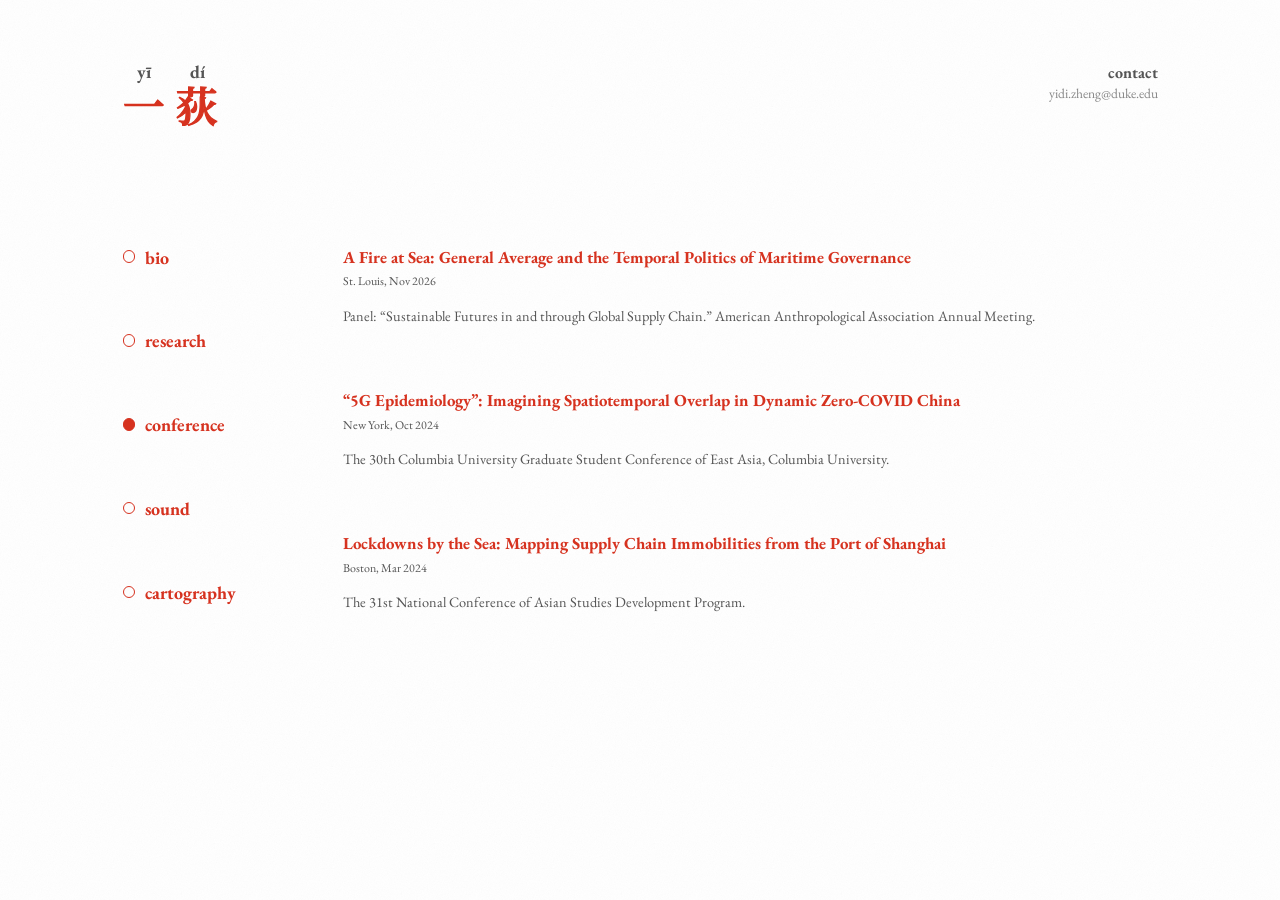
==== commit 5fdc38e7: "Add files via upload" ====
--- a/conference.html
+++ b/conference.html
@@ -20,7 +20,7 @@
         body {
             background-color: transparent;
             color: #555;
-            font-family: "Paragon", "EB Garamond", Garamond, "Times New Roman", serif;
+            font-family: "EB Garamond", Garamond, "Times New Roman", serif;
             margin: 0;
             padding: 60px 20px;
             line-height: 1.6;
--- a/film.css
+++ b/film.css
@@ -3,23 +3,6 @@
    - flat white background
    - animated film grain over everything, like the photo
    ========================================================== */
-
-/* Paragon — the site's typeface (self-hosted in /fonts).
-   Characters Paragon lacks (e.g. š, ł, –) fall back to EB Garamond. */
-@font-face {
-    font-family: "Paragon";
-    src: url("fonts/Paragon-Regular.otf") format("opentype");
-    font-weight: 400;
-    font-style: normal;
-    font-display: swap;
-}
-@font-face {
-    font-family: "Paragon";
-    src: url("fonts/Paragon-Italic.otf") format("opentype");
-    font-weight: 400;
-    font-style: italic;
-    font-display: swap;
-}
 
 html {
     background-color: #fff;
@@ -62,7 +45,7 @@
 /* Chinese name to the left of "yidi zheng" — same red and size,
    in a bold Chinese sans-serif that matches the monospace weight */
 /* The name: 一荻 in red Hiragino Mincho, with "yi" "di" above each
-   character like pinyin, in small grey Paragon. Identical on every page. */
+   character like pinyin, in small grey EB Garamond. Identical on every page. */
 h1 {
     font-size: 2.6rem;           /* 一荻 */
     font-weight: normal;
@@ -93,11 +76,11 @@
 }
 /* the pinyin above each character */
 .name-zh rt {
-    font-family: "Paragon", "EB Garamond", Garamond, "Times New Roman", serif;
-    font-size: 1rem;             /* pinyin: same size as "contact" */
+    font-family: "EB Garamond", Garamond, "Times New Roman", serif;   /* has ī and í, so yī dí is all one font */
+    font-size: 1.125rem;         /* pinyin: same size as "bio" in the menu */
     font-weight: bold;           /* bold, like "contact" */
     color: #555;
-    letter-spacing: 0.02em;
+    letter-spacing: 0;           /* no extra spacing, so each syllable stays exactly centred */
     text-transform: lowercase;
     -webkit-text-stroke: 0;
     line-height: 1.5;
@@ -106,7 +89,7 @@
 
 /* Contact line under the name — grey, same size as body text */
 .contact {
-    font-family: "Paragon", "EB Garamond", Garamond, "Times New Roman", serif;
+    font-family: "EB Garamond", Garamond, "Times New Roman", serif;
     font-size: 0.85rem;
     color: #555;
     margin: 0;
@@ -119,7 +102,7 @@
 }
 .contact a {
     display: block;          /* email on its own line under "contact" */
-    margin-top: 13.2px;      /* the email is centred on 一荻 */
+    margin-top: 0;           /* the email is simply the second line under "contact" */
     color: #888;             /* same lighter grey as the tracklists */
     text-decoration: none;
 }
@@ -161,9 +144,9 @@
 .site > header h1 { grid-column: 1; grid-row: 1; }
 .site > header .contact {
     grid-column: 2; grid-row: 1; text-align: right;
-    line-height: 1.2;
+    line-height: 1.4;            /* regular spacing between "contact" and the email */
     /* nudge so the top of "contact" lines up with the top of 郑一荻 yidi zheng */
-    margin-top: -0.25px;         /* "contact" is centred on the yī dí row */
+    margin-top: 1.5px;           /* "contact" is centred on the yī dí row */
 }
 
 .layout {
@@ -188,16 +171,13 @@
 .side-nav a {
     display: inline-flex;
     align-items: center;
-    font-family: "Paragon", "EB Garamond", Garamond, "Times New Roman", serif;
+    font-family: "EB Garamond", Garamond, "Times New Roman", serif;
     font-size: 1.125rem;
     font-weight: bold;
     color: #D8321F;
     text-decoration: none;
     line-height: 1;
     text-transform: lowercase;   /* bio / research / conference / sound / cartography */
-    /* Paragon has no bold weight: a thin outline in the same red makes the menu bolder */
-    -webkit-text-stroke: 0.025em currentColor;
-    paint-order: stroke fill;
 }
 
 .side-nav .radio {
@@ -321,7 +301,7 @@
 }
 
 /* Description text under each entry (research, conference, visual)
-   matches the bio on the front page: 0.9rem Paragon, grey, same line spacing */
+   matches the bio on the front page: 0.9rem EB Garamond, grey, same line spacing */
 .project .article-description-wrapper,
 .project .article-description-wrapper p,
 .project .description,
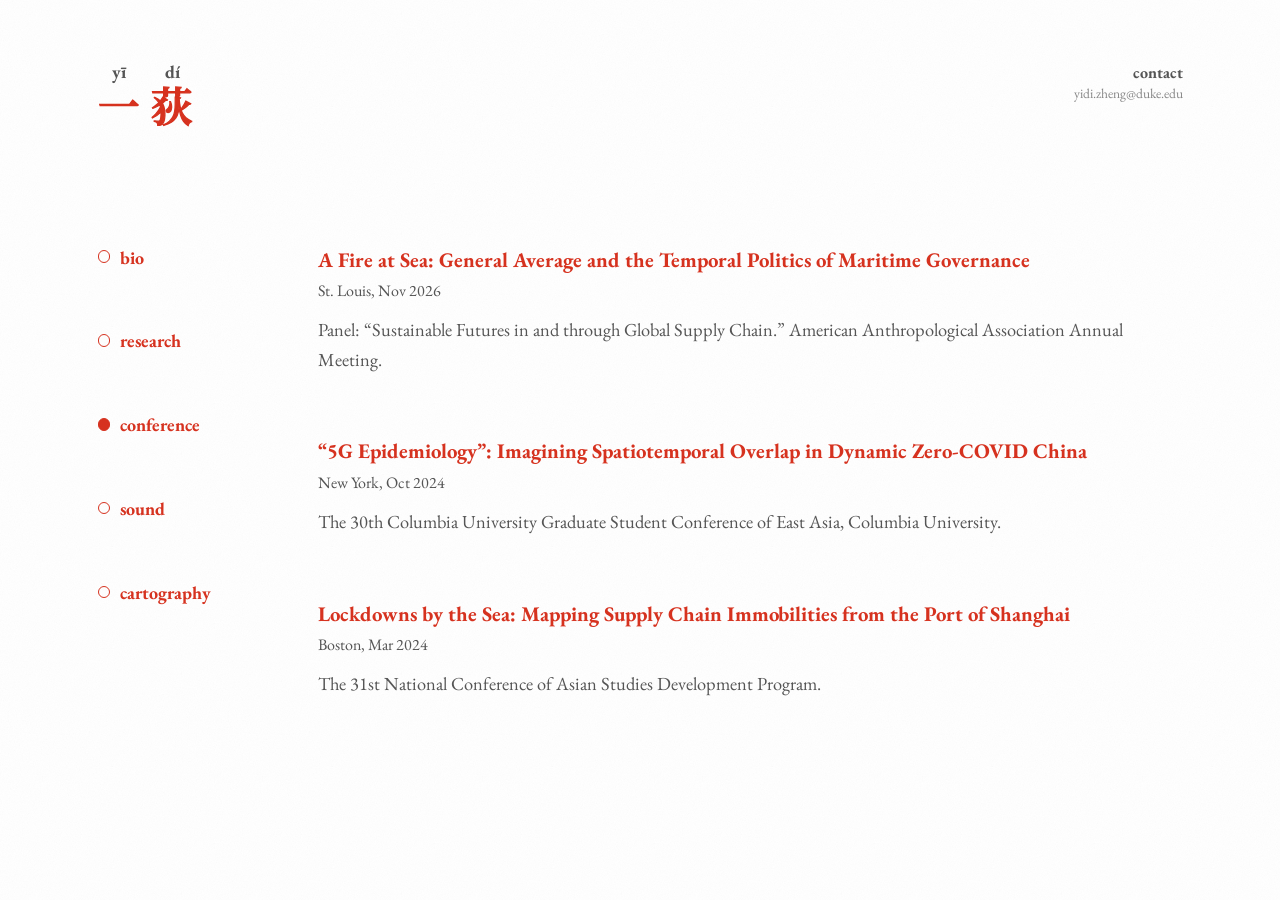
==== commit 7b685297: "Add files via upload" ====
--- a/conference.html
+++ b/conference.html
@@ -34,8 +34,8 @@
 
         .project { margin-bottom: 60px; }
         .project-info { display: flex; flex-direction: column; align-items: flex-start; margin-bottom: 12px; }
-        .project-title { font-size: 1.05rem; color: #D8321F; font-weight: bold; }
-        .project-meta { font-size: 0.75rem; font-weight: bold; color: #555; margin-top: 2px; }
+        .project-title { font-size: 1.3rem; color: #D8321F; font-weight: bold; }
+        .project-meta { font-size: 1rem; font-weight: bold; color: #555; margin-top: 2px; }
 
         .article-section { margin-top: 5px; }
         .article-description-wrapper { font-size: 0.75rem; }
@@ -47,7 +47,7 @@
             header { margin-bottom: 60px; }
         }
         /* first line of text lines up with the top of "bio" in the menu */
-        .layout > main { margin-top: -5px; }
+        .layout > main { margin-top: -6px; }
         @media (max-width: 760px) { .layout > main { margin-top: 0; } }
     </style>
 </head>
--- a/film.css
+++ b/film.css
@@ -119,9 +119,8 @@
    the current page's button is filled with a dot.
    ========================================================== */
 .container.site {
-    /* menu 150 + gap 70 + content 815 (Bio photo 265 + gap 90 + bio 460),
-       so the right edge of every page lines up with the bio's right edge */
-    max-width: 1035px;
+    /* menu 150 + gap 70 + content 865: on the bio page, wide text + gap + 3:4 photo */
+    max-width: 1085px;
 }
 
 /* Same page margins and header spacing on every page,
@@ -301,12 +300,12 @@
 }
 
 /* Description text under each entry (research, conference, visual)
-   matches the bio on the front page: 0.9rem EB Garamond, grey, same line spacing */
+   matches the bio on the front page: 1.15rem EB Garamond, grey, same line spacing */
 .project .article-description-wrapper,
 .project .article-description-wrapper p,
 .project .description,
 .project .description p {
-    font-size: 0.9rem;
+    font-size: 1.15rem;
     color: #555;
     line-height: 1.6;
 }
